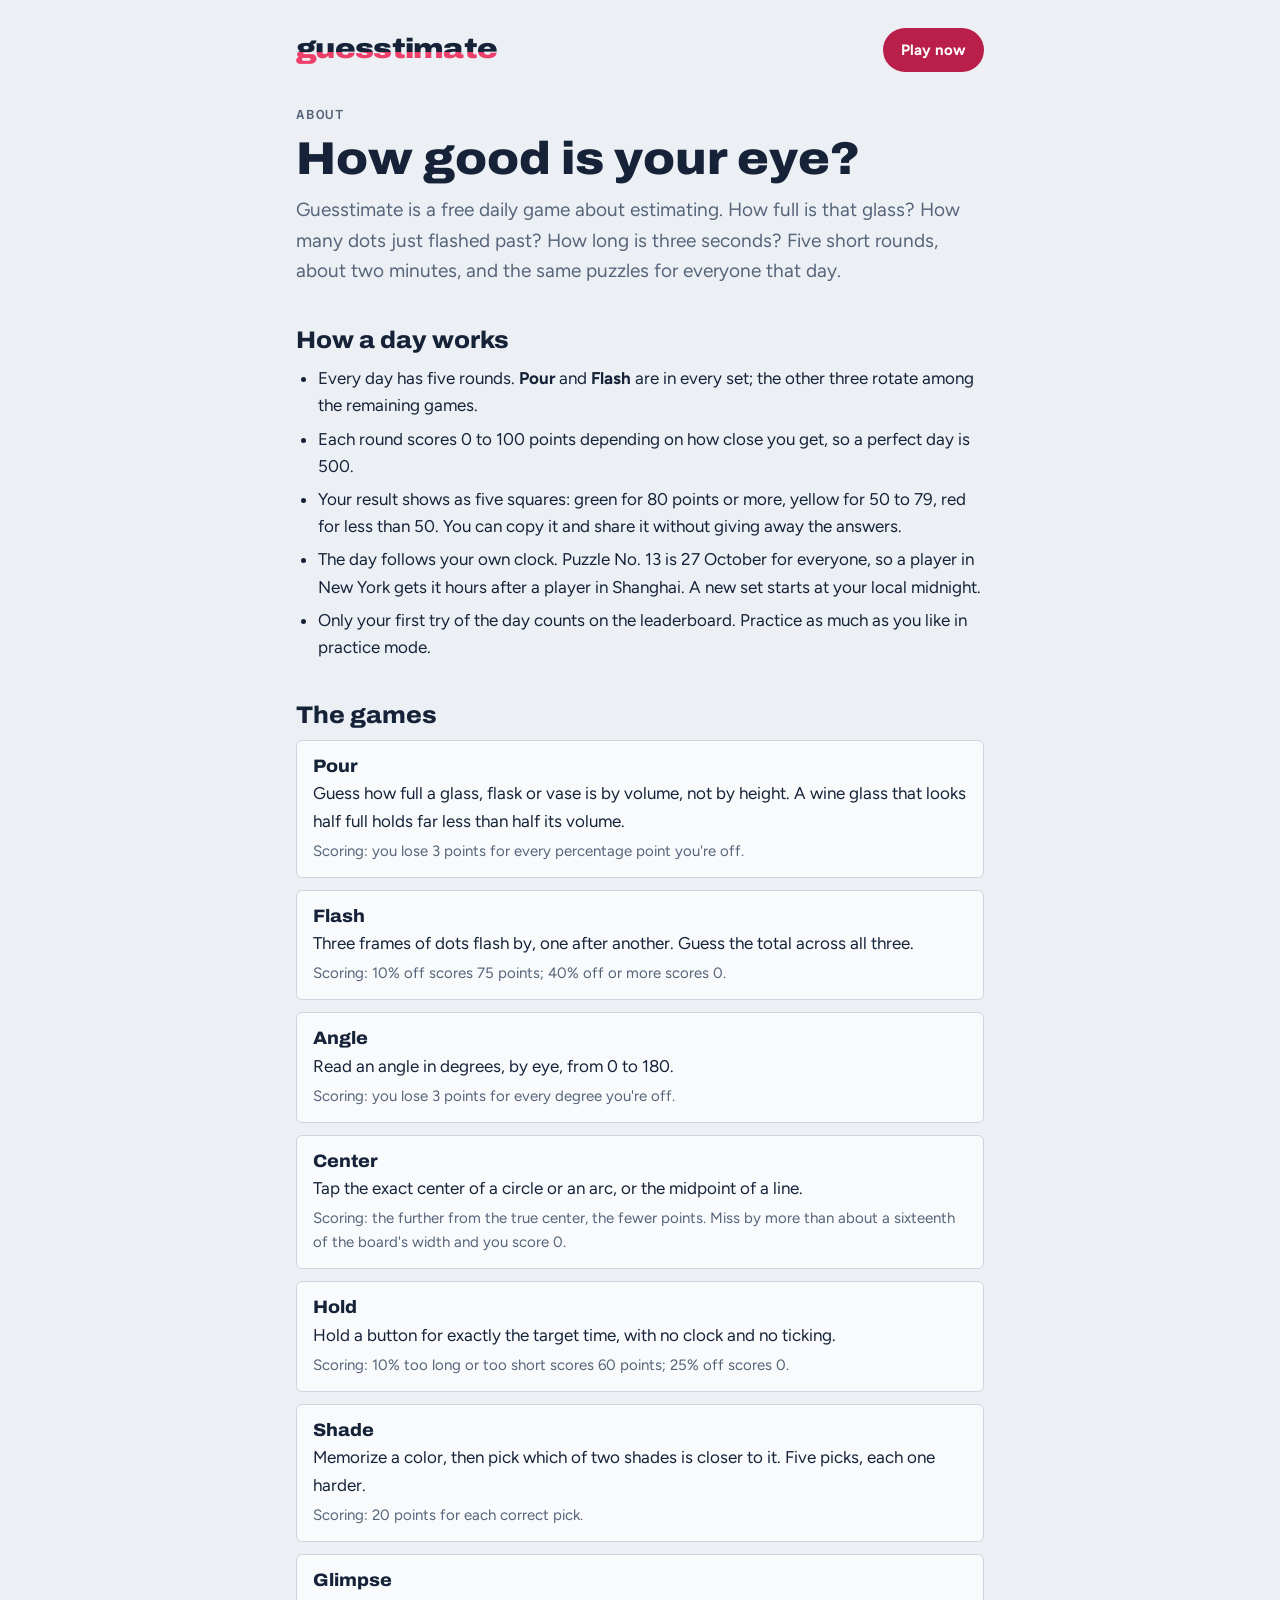
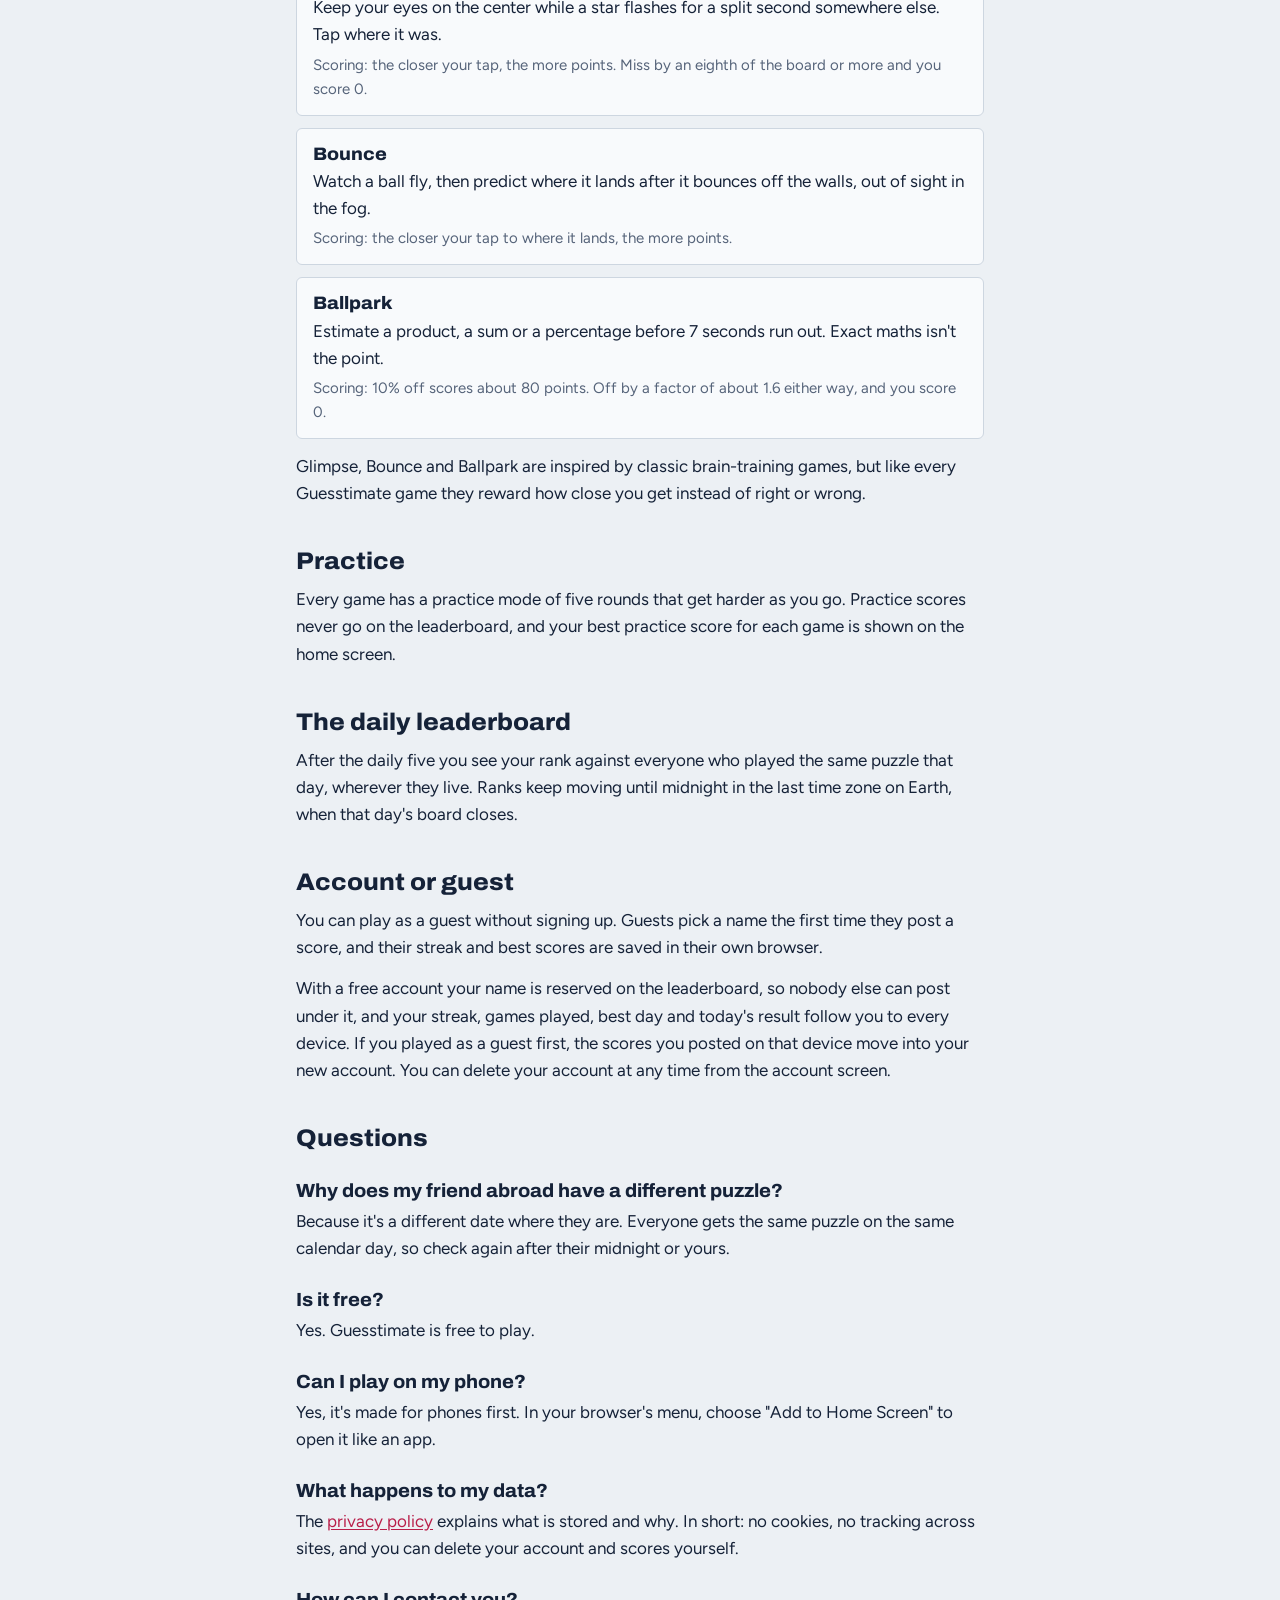
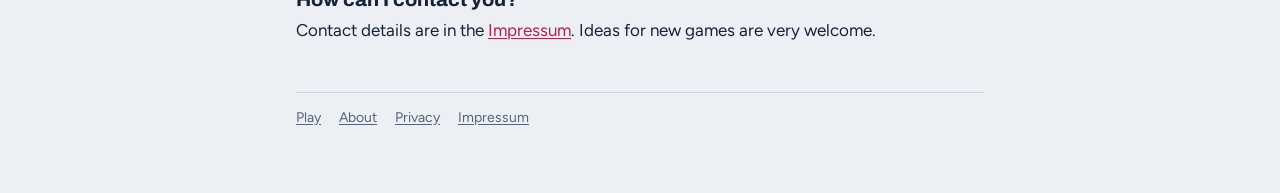
==== about.html @ 7a97c82d "Add About, privacy and Impressum pages, delete account, launch prep - about.html: how each game work" ====
<!doctype html>
<html lang="en">
<head>
<meta charset="utf-8">
<meta name="viewport" content="width=device-width, initial-scale=1, viewport-fit=cover">
<title>About Guesstimate · How to play the daily estimation game</title>
<meta name="description" content="How Guesstimate works: five quick estimation games every day, how each game is scored, the daily leaderboard, accounts and guest play.">
<link rel="icon" href="favicon.svg" type="image/svg+xml">
<link rel="apple-touch-icon" href="apple-touch-icon.png">
<link rel="stylesheet" href="fonts/fonts.css">
<link rel="stylesheet" href="pages.css">
</head>
<body>
<main class="page">
  <header class="top">
    <a class="mark" href="./" aria-label="Guesstimate home">guesstimate</a>
    <a class="play" href="./">Play now</a>
  </header>

  <p class="eyebrow">About</p>
  <h1>How good is your eye?</h1>
  <p class="lede">Guesstimate is a free daily game about estimating. How full is that glass? How many dots just flashed past? How long is three seconds? Five short rounds, about two minutes, and the same puzzles for everyone that day.</p>

  <h2>How a day works</h2>
  <ul>
    <li>Every day has five rounds. <b>Pour</b> and <b>Flash</b> are in every set; the other three rotate among the remaining games.</li>
    <li>Each round scores 0 to 100 points depending on how close you get, so a perfect day is 500.</li>
    <li>Your result shows as five squares: green for 80 points or more, yellow for 50 to 79, red for less than 50. You can copy it and share it without giving away the answers.</li>
    <li>The day follows your own clock. Puzzle No. 13 is 27 October for everyone, so a player in New York gets it hours after a player in Shanghai. A new set starts at your local midnight.</li>
    <li>Only your first try of the day counts on the leaderboard. Practice as much as you like in practice mode.</li>
  </ul>

  <h2>The games</h2>
  <ul class="games">
    <li><b>Pour</b>Guess how full a glass, flask or vase is by volume, not by height. A wine glass that looks half full holds far less than half its volume.<span>Scoring: you lose 3 points for every percentage point you're off.</span></li>
    <li><b>Flash</b>Three frames of dots flash by, one after another. Guess the total across all three.<span>Scoring: 10% off scores 75 points; 40% off or more scores 0.</span></li>
    <li><b>Angle</b>Read an angle in degrees, by eye, from 0 to 180.<span>Scoring: you lose 3 points for every degree you're off.</span></li>
    <li><b>Center</b>Tap the exact center of a circle or an arc, or the midpoint of a line.<span>Scoring: the further from the true center, the fewer points. Miss by more than about a sixteenth of the board's width and you score 0.</span></li>
    <li><b>Hold</b>Hold a button for exactly the target time, with no clock and no ticking.<span>Scoring: 10% too long or too short scores 60 points; 25% off scores 0.</span></li>
    <li><b>Shade</b>Memorize a color, then pick which of two shades is closer to it. Five picks, each one harder.<span>Scoring: 20 points for each correct pick.</span></li>
    <li><b>Glimpse</b>Keep your eyes on the center while a star flashes for a split second somewhere else. Tap where it was.<span>Scoring: the closer your tap, the more points. Miss by an eighth of the board or more and you score 0.</span></li>
    <li><b>Bounce</b>Watch a ball fly, then predict where it lands after it bounces off the walls, out of sight in the fog.<span>Scoring: the closer your tap to where it lands, the more points.</span></li>
    <li><b>Ballpark</b>Estimate a product, a sum or a percentage before 7 seconds run out. Exact maths isn't the point.<span>Scoring: 10% off scores about 80 points. Off by a factor of about 1.6 either way, and you score 0.</span></li>
  </ul>
  <p>Glimpse, Bounce and Ballpark are inspired by classic brain-training games, but like every Guesstimate game they reward how close you get instead of right or wrong.</p>

  <h2>Practice</h2>
  <p>Every game has a practice mode of five rounds that get harder as you go. Practice scores never go on the leaderboard, and your best practice score for each game is shown on the home screen.</p>

  <h2>The daily leaderboard</h2>
  <p>After the daily five you see your rank against everyone who played the same puzzle that day, wherever they live. Ranks keep moving until midnight in the last time zone on Earth, when that day's board closes.</p>

  <h2>Account or guest</h2>
  <p>You can play as a guest without signing up. Guests pick a name the first time they post a score, and their streak and best scores are saved in their own browser.</p>
  <p>With a free account your name is reserved on the leaderboard, so nobody else can post under it, and your streak, games played, best day and today's result follow you to every device. If you played as a guest first, the scores you posted on that device move into your new account. You can delete your account at any time from the account screen.</p>

  <h2>Questions</h2>
  <h3>Why does my friend abroad have a different puzzle?</h3>
  <p>Because it's a different date where they are. Everyone gets the same puzzle on the same calendar day, so check again after their midnight or yours.</p>
  <h3>Is it free?</h3>
  <p>Yes. Guesstimate is free to play.</p>
  <h3>Can I play on my phone?</h3>
  <p>Yes, it's made for phones first. In your browser's menu, choose "Add to Home Screen" to open it like an app.</p>
  <h3>What happens to my data?</h3>
  <p>The <a href="privacy.html">privacy policy</a> explains what is stored and why. In short: no cookies, no tracking across sites, and you can delete your account and scores yourself.</p>
  <h3>How can I contact you?</h3>
  <p>Contact details are in the <a href="impressum.html">Impressum</a>. Ideas for new games are very welcome.</p>

  <nav class="foot" aria-label="Site">
    <a href="./">Play</a><a href="about.html">About</a><a href="privacy.html">Privacy</a><a href="impressum.html">Impressum</a>
  </nav>
</main>
</body>
</html>
---- fonts/fonts.css ----
/* Fonts served from this site, so visitors' browsers don't contact Google.
   Archivo, Figtree and Azeret Mono are under the SIL Open Font License (see LICENSES.txt). */

/* archivo-latin-ext-standard-normal */
@font-face {
  font-family: 'Archivo';
  font-style: normal;
  font-display: swap;
  font-weight: 100 900;
  font-stretch: 62% 125%;
  src: url(./archivo-latin-ext-standard-normal.woff2) format('woff2');
  unicode-range: U+0100-02BA,U+02BD-02C5,U+02C7-02CC,U+02CE-02D7,U+02DD-02FF,U+0304,U+0308,U+0329,U+1D00-1DBF,U+1E00-1E9F,U+1EF2-1EFF,U+2020,U+20A0-20AB,U+20AD-20C0,U+2113,U+2C60-2C7F,U+A720-A7FF;
}

/* archivo-latin-standard-normal */
@font-face {
  font-family: 'Archivo';
  font-style: normal;
  font-display: swap;
  font-weight: 100 900;
  font-stretch: 62% 125%;
  src: url(./archivo-latin-standard-normal.woff2) format('woff2');
  unicode-range: U+0000-00FF,U+0131,U+0152-0153,U+02BB-02BC,U+02C6,U+02DA,U+02DC,U+0304,U+0308,U+0329,U+2000-206F,U+20AC,U+2122,U+2191,U+2193,U+2212,U+2215,U+FEFF,U+FFFD;
}

/* figtree-latin-ext-wght-normal */
@font-face {
  font-family: 'Figtree';
  font-style: normal;
  font-display: swap;
  font-weight: 300 900;
  src: url(./figtree-latin-ext-wght-normal.woff2) format('woff2');
  unicode-range: U+0100-02BA,U+02BD-02C5,U+02C7-02CC,U+02CE-02D7,U+02DD-02FF,U+0304,U+0308,U+0329,U+1D00-1DBF,U+1E00-1E9F,U+1EF2-1EFF,U+2020,U+20A0-20AB,U+20AD-20C0,U+2113,U+2C60-2C7F,U+A720-A7FF;
}

/* figtree-latin-wght-normal */
@font-face {
  font-family: 'Figtree';
  font-style: normal;
  font-display: swap;
  font-weight: 300 900;
  src: url(./figtree-latin-wght-normal.woff2) format('woff2');
  unicode-range: U+0000-00FF,U+0131,U+0152-0153,U+02BB-02BC,U+02C6,U+02DA,U+02DC,U+0304,U+0308,U+0329,U+2000-206F,U+20AC,U+2122,U+2191,U+2193,U+2212,U+2215,U+FEFF,U+FFFD;
}

/* azeret-mono-latin-ext-wght-normal */
@font-face {
  font-family: 'Azeret Mono';
  font-style: normal;
  font-display: swap;
  font-weight: 100 900;
  src: url(./azeret-mono-latin-ext-wght-normal.woff2) format('woff2');
  unicode-range: U+0100-02BA,U+02BD-02C5,U+02C7-02CC,U+02CE-02D7,U+02DD-02FF,U+0304,U+0308,U+0329,U+1D00-1DBF,U+1E00-1E9F,U+1EF2-1EFF,U+2020,U+20A0-20AB,U+20AD-20C0,U+2113,U+2C60-2C7F,U+A720-A7FF;
}

/* azeret-mono-latin-wght-normal */
@font-face {
  font-family: 'Azeret Mono';
  font-style: normal;
  font-display: swap;
  font-weight: 100 900;
  src: url(./azeret-mono-latin-wght-normal.woff2) format('woff2');
  unicode-range: U+0000-00FF,U+0131,U+0152-0153,U+02BB-02BC,U+02C6,U+02DA,U+02DC,U+0304,U+0308,U+0329,U+2000-206F,U+20AC,U+2122,U+2191,U+2193,U+2212,U+2215,U+FEFF,U+FFFD;
}
---- pages.css ----
/* Shared look for about.html, privacy.html and impressum.html */
:root {
  color-scheme: light dark;
  --paper: #ECF0F4; --panel: #F8FAFC; --ink: #152238; --ink-2: #56647A; --rule: #CDD6E0;
  --liquid: #EE3F6B; --accent: #B91F4A; --todo-bg: #FFF1B8; --todo-ink: #5C4400;
  --font-display: "Archivo", "Arial Black", system-ui, sans-serif;
  --font-body: "Figtree", system-ui, -apple-system, "Segoe UI", sans-serif;
  --font-mono: "Azeret Mono", ui-monospace, Menlo, monospace;
}
@media (prefers-color-scheme: dark) {
  :root {
    --paper: #0D1524; --panel: #142036; --ink: #E4EAF2; --ink-2: #93A1B6; --rule: #283750;
    --liquid: #FF5A82; --accent: #FF7396; --todo-bg: #4A3A05; --todo-ink: #FFE58A;
  }
}
* { box-sizing: border-box; }
html { -webkit-text-size-adjust: 100%; }
body { margin: 0; background: var(--paper); color: var(--ink); font: 400 17px/1.6 var(--font-body); }
.page { max-width: 720px; margin: 0 auto; padding: 28px 16px 64px; padding-top: max(28px, env(safe-area-inset-top)); }
.top { display: flex; justify-content: space-between; align-items: center; gap: 12px; margin-bottom: 36px; }
.mark { font: 900 28px/1 var(--font-display); font-stretch: 112%; letter-spacing: -0.025em; text-decoration: none;
  color: transparent; background: linear-gradient(to top, var(--liquid) 44%, var(--ink) 44%); -webkit-background-clip: text; background-clip: text; padding-bottom: 0.08em; }
.play { display: inline-flex; align-items: center; min-height: 44px; padding: 0 18px; border-radius: 999px; background: var(--accent); color: #fff;
  font: 700 15px/1 var(--font-body); text-decoration: none; white-space: nowrap; flex: none; }
@media (prefers-color-scheme: dark) { .play { color: #0D1524; } }
h1 { font: 850 clamp(32px, 8vw, 46px)/1.05 var(--font-display); font-stretch: 108%; margin: 0 0 12px; text-wrap: balance; }
h2 { font: 800 24px/1.2 var(--font-display); font-stretch: 106%; margin: 40px 0 10px; }
h3 { font: 750 19px/1.3 var(--font-display); font-stretch: 104%; margin: 26px 0 4px; }
p, ul, ol, dl { margin: 0 0 14px; }
ul, ol { padding-left: 22px; }
li { margin-bottom: 6px; }
a { color: var(--accent); text-underline-offset: 2px; }
.lede { font-size: 19px; color: var(--ink-2); }
.eyebrow { font: 500 13px/1 var(--font-mono); letter-spacing: 0.14em; text-transform: uppercase; color: var(--ink-2); margin-bottom: 14px; }
.games { display: grid; gap: 12px; padding: 0; list-style: none; }
.games li { background: var(--panel); border: 1.5px solid var(--rule); border-radius: 6px; padding: 14px 16px; margin: 0; }
.games b { font: 800 18px/1.3 var(--font-display); font-stretch: 106%; display: block; margin-bottom: 2px; }
.games span { display: block; color: var(--ink-2); font-size: 15px; margin-top: 4px; }
.box { background: var(--panel); border: 1.5px solid var(--rule); border-radius: 6px; padding: 16px; }
address { font-style: normal; }
.todo { background: var(--todo-bg); color: var(--todo-ink); padding: 0 4px; border-radius: 3px; font-weight: 600; }
.foot { margin-top: 48px; padding-top: 14px; border-top: 1.5px solid var(--rule); display: flex; flex-wrap: wrap; gap: 4px 18px; font-size: 14px; }
.foot a { color: var(--ink-2); }
.small { font-size: 14px; color: var(--ink-2); }
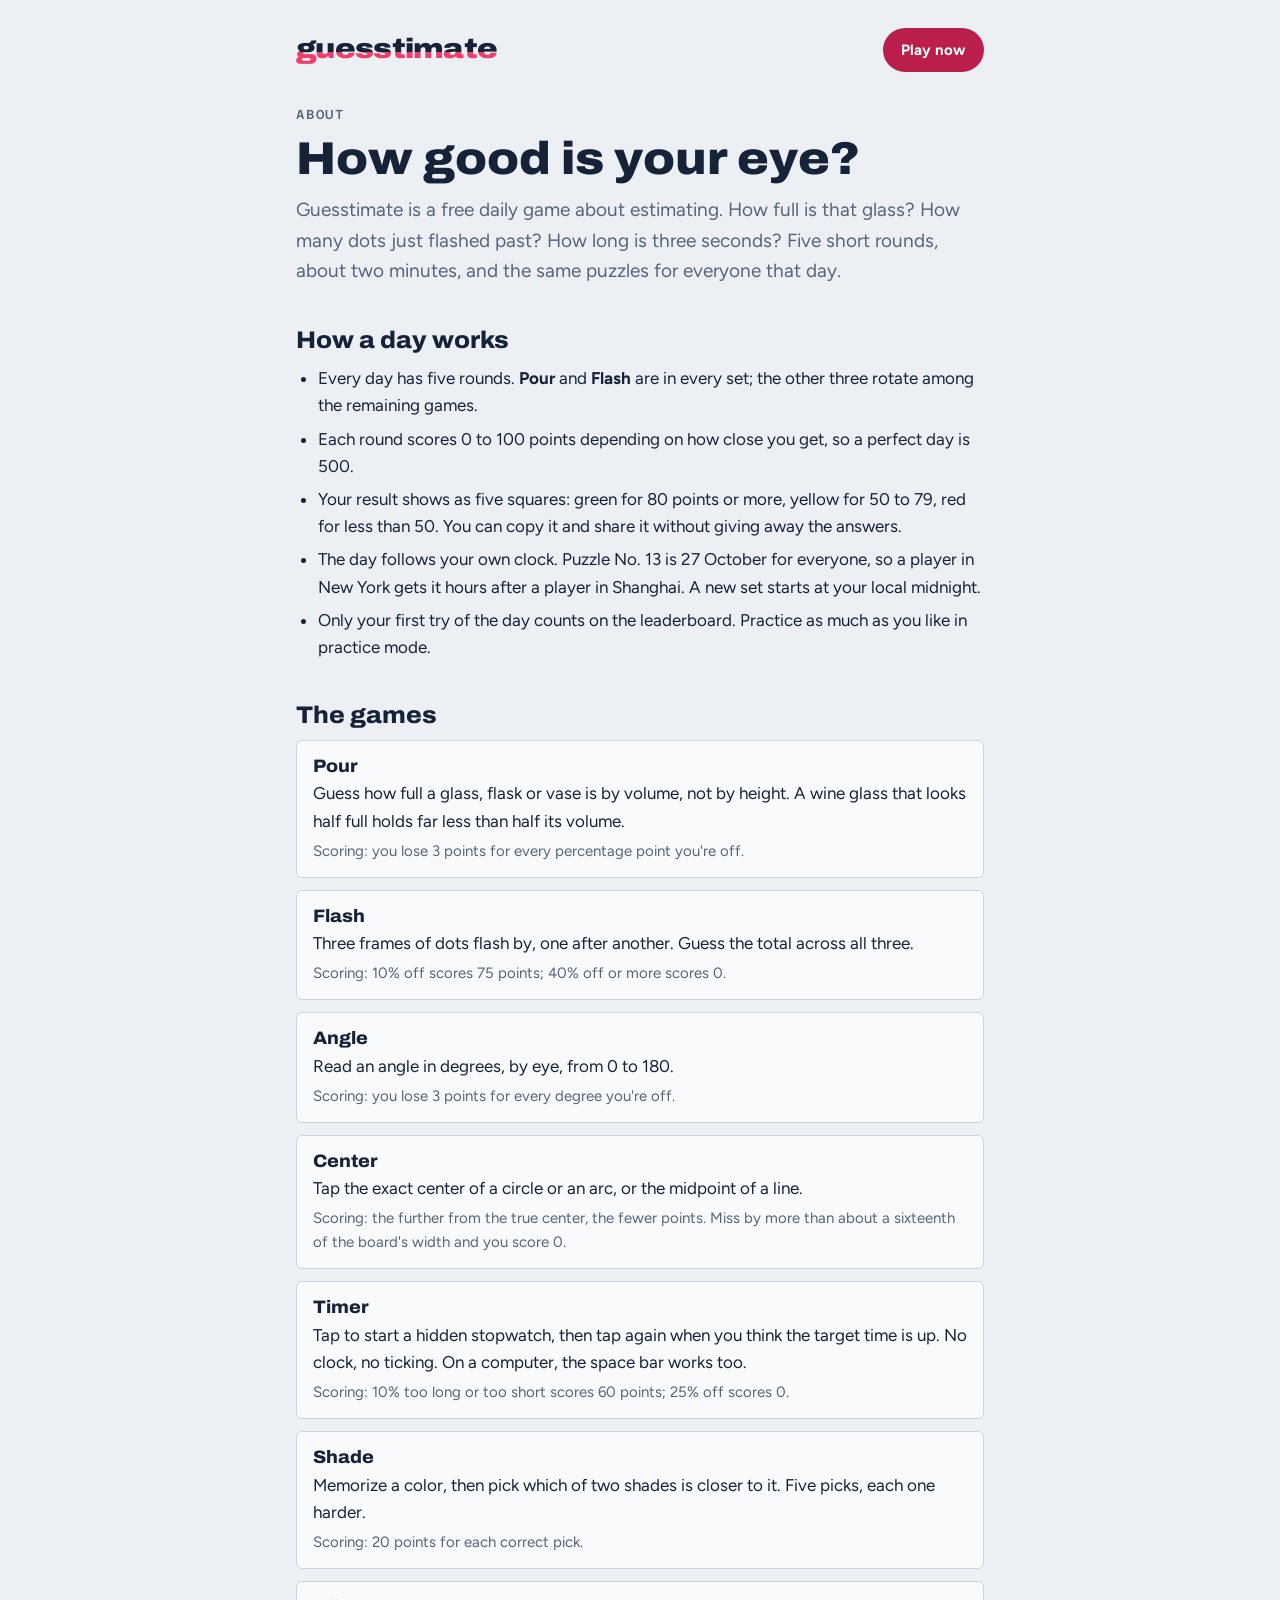
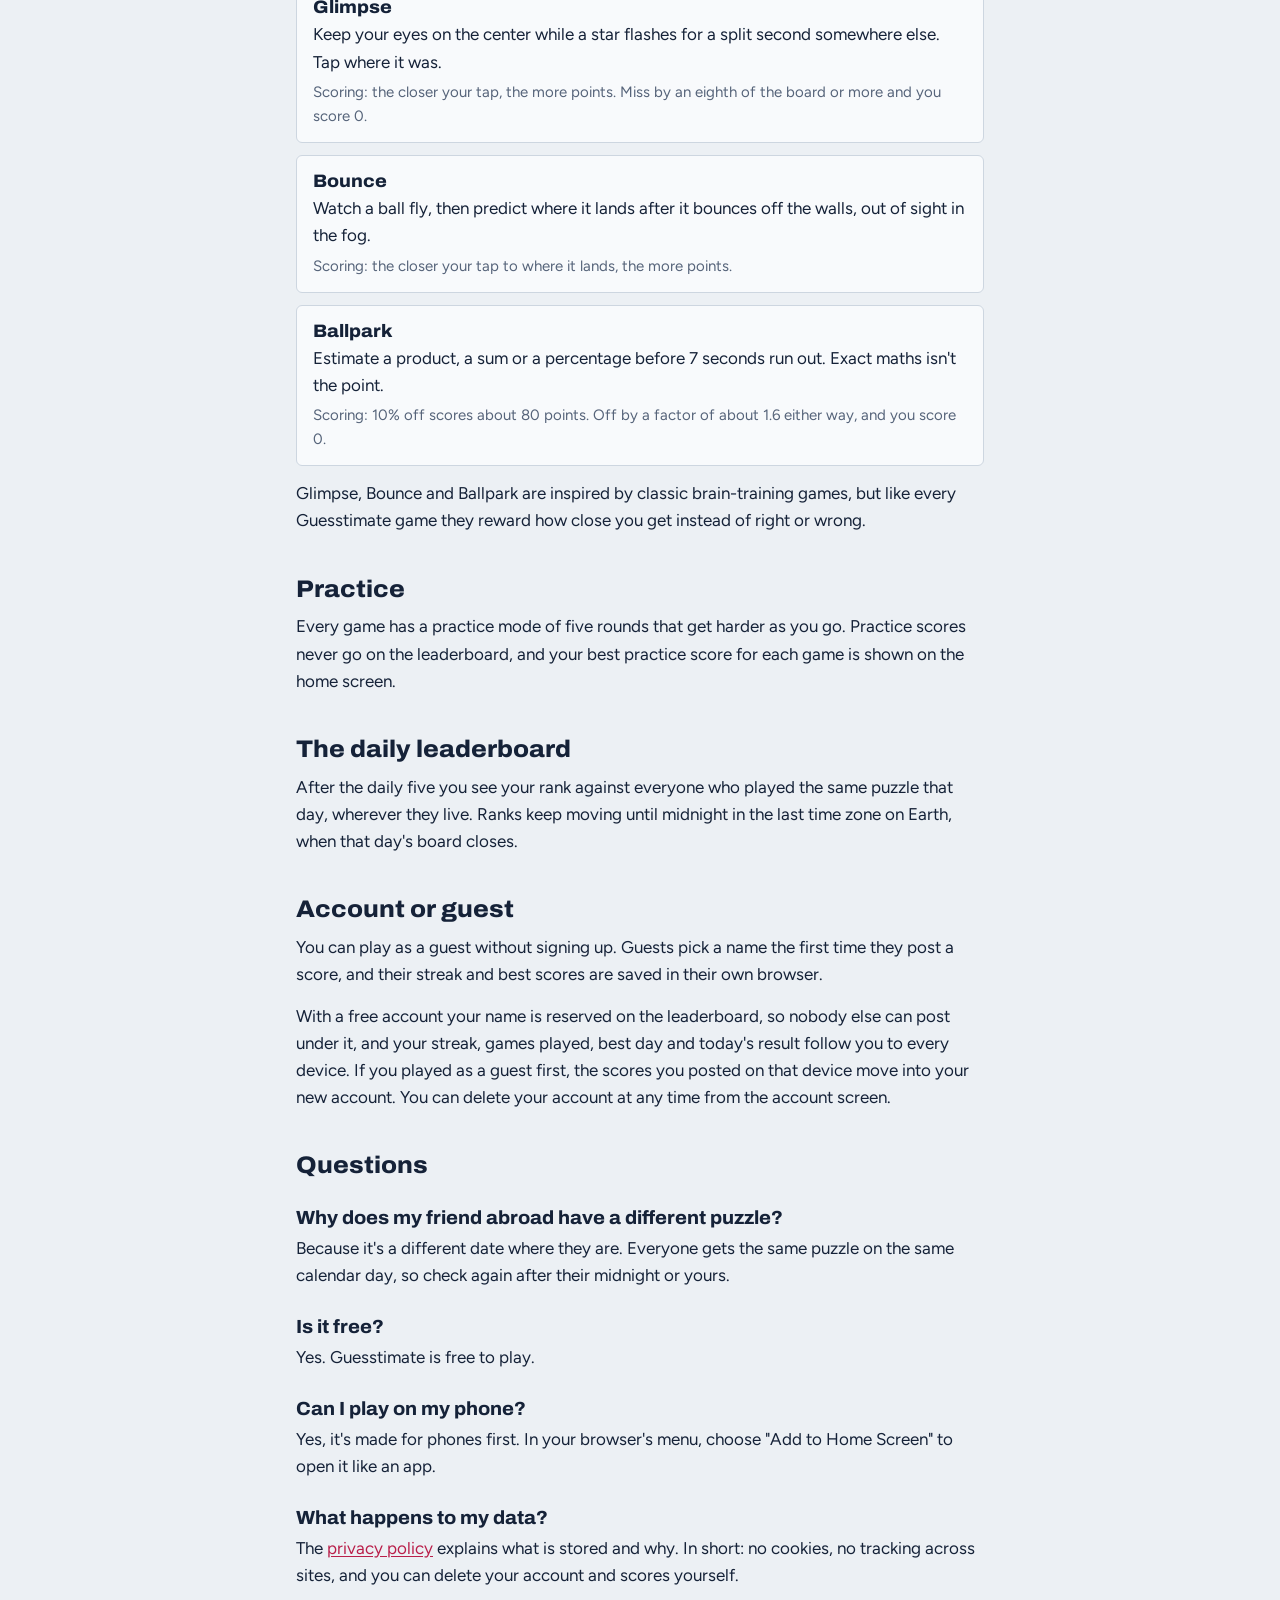
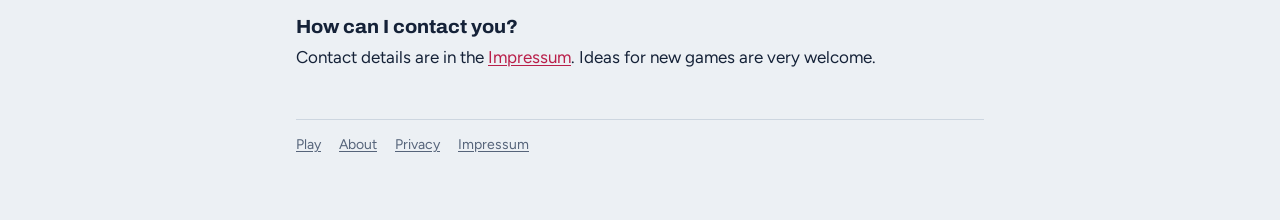
==== commit 7f81a431: "Replace Hold with Timer: tap to start, tap to stop Holding a button down was awkward with a mouse. N" ====
--- a/about.html
+++ b/about.html
@@ -5,6 +5,7 @@
 <meta name="viewport" content="width=device-width, initial-scale=1, viewport-fit=cover">
 <title>About Guesstimate · How to play the daily estimation game</title>
 <meta name="description" content="How Guesstimate works: five quick estimation games every day, how each game is scored, the daily leaderboard, accounts and guest play.">
+<link rel="icon" href="/favicon.ico" sizes="48x48">
 <link rel="icon" href="favicon.svg" type="image/svg+xml">
 <link rel="apple-touch-icon" href="apple-touch-icon.png">
 <link rel="stylesheet" href="fonts/fonts.css">
@@ -36,7 +37,7 @@
     <li><b>Flash</b>Three frames of dots flash by, one after another. Guess the total across all three.<span>Scoring: 10% off scores 75 points; 40% off or more scores 0.</span></li>
     <li><b>Angle</b>Read an angle in degrees, by eye, from 0 to 180.<span>Scoring: you lose 3 points for every degree you're off.</span></li>
     <li><b>Center</b>Tap the exact center of a circle or an arc, or the midpoint of a line.<span>Scoring: the further from the true center, the fewer points. Miss by more than about a sixteenth of the board's width and you score 0.</span></li>
-    <li><b>Hold</b>Hold a button for exactly the target time, with no clock and no ticking.<span>Scoring: 10% too long or too short scores 60 points; 25% off scores 0.</span></li>
+    <li><b>Timer</b>Tap to start a hidden stopwatch, then tap again when you think the target time is up. No clock, no ticking. On a computer, the space bar works too.<span>Scoring: 10% too long or too short scores 60 points; 25% off scores 0.</span></li>
     <li><b>Shade</b>Memorize a color, then pick which of two shades is closer to it. Five picks, each one harder.<span>Scoring: 20 points for each correct pick.</span></li>
     <li><b>Glimpse</b>Keep your eyes on the center while a star flashes for a split second somewhere else. Tap where it was.<span>Scoring: the closer your tap, the more points. Miss by an eighth of the board or more and you score 0.</span></li>
     <li><b>Bounce</b>Watch a ball fly, then predict where it lands after it bounces off the walls, out of sight in the fog.<span>Scoring: the closer your tap to where it lands, the more points.</span></li>
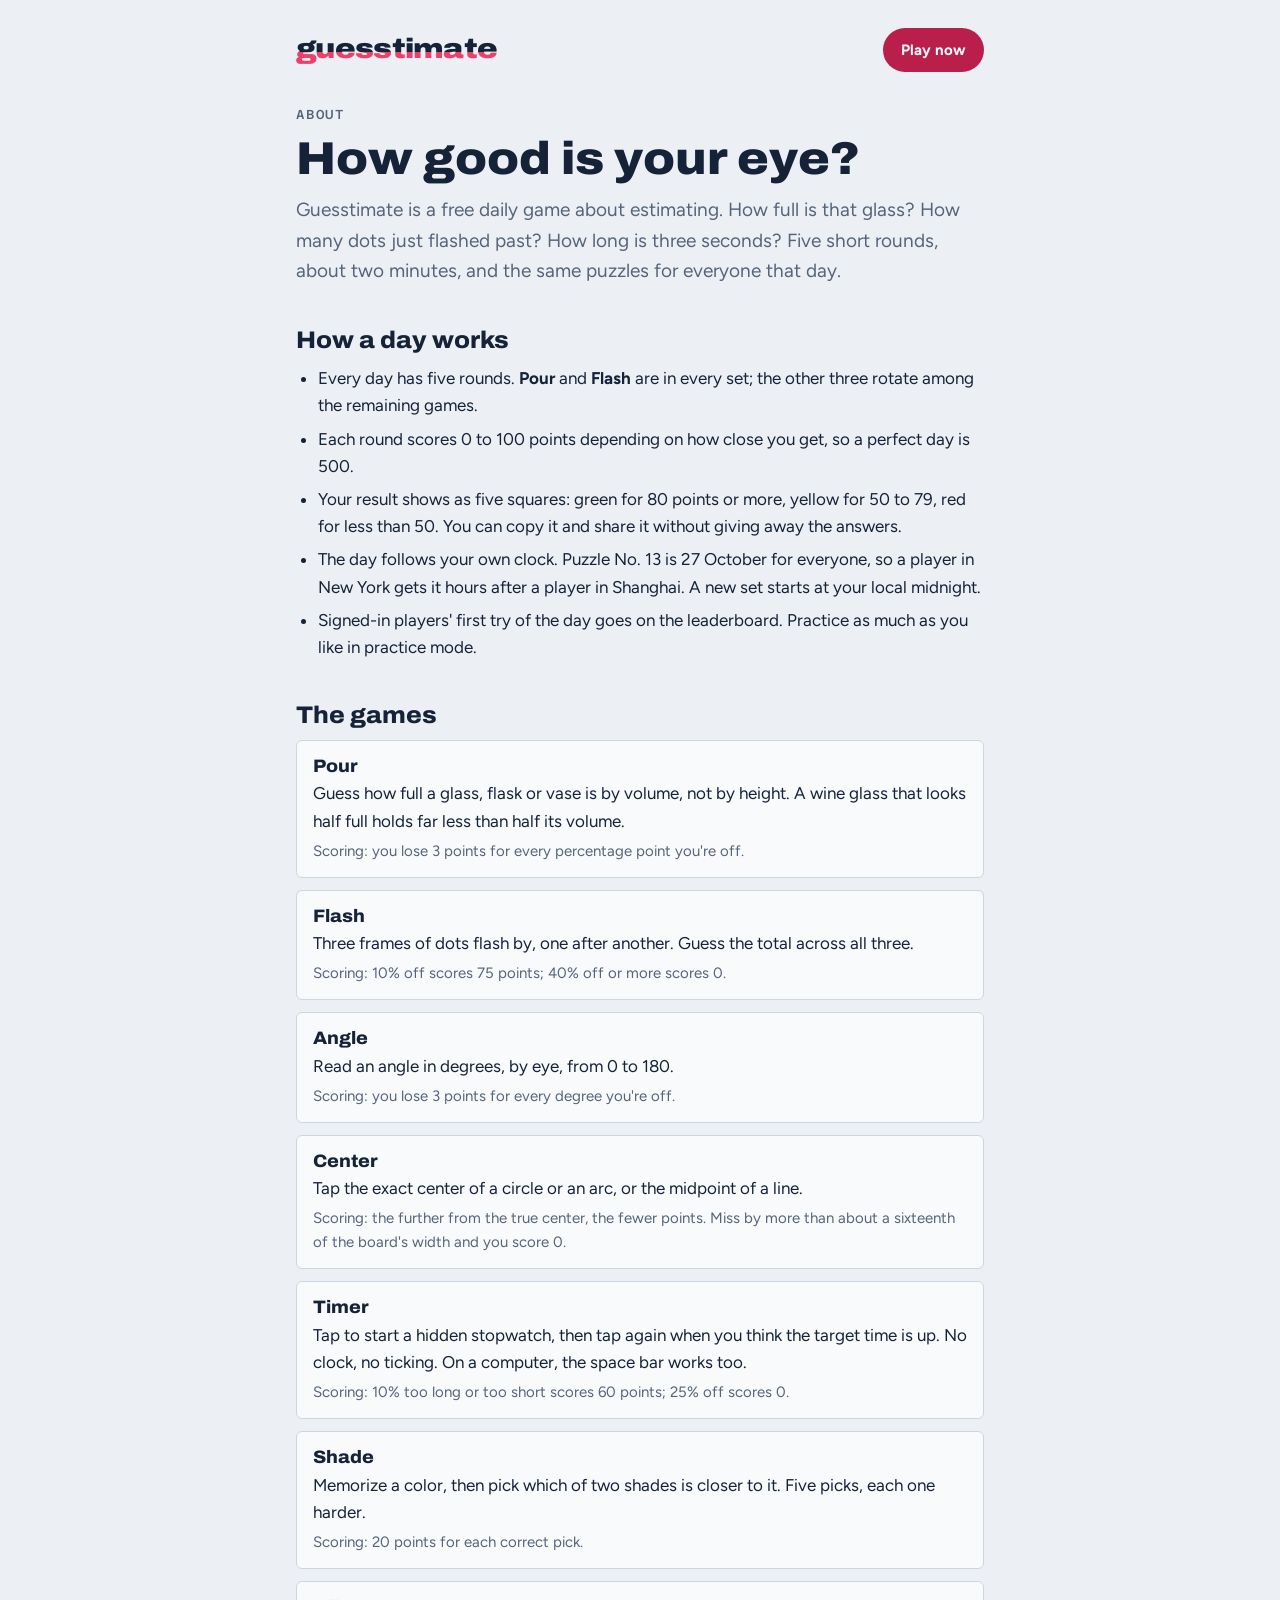
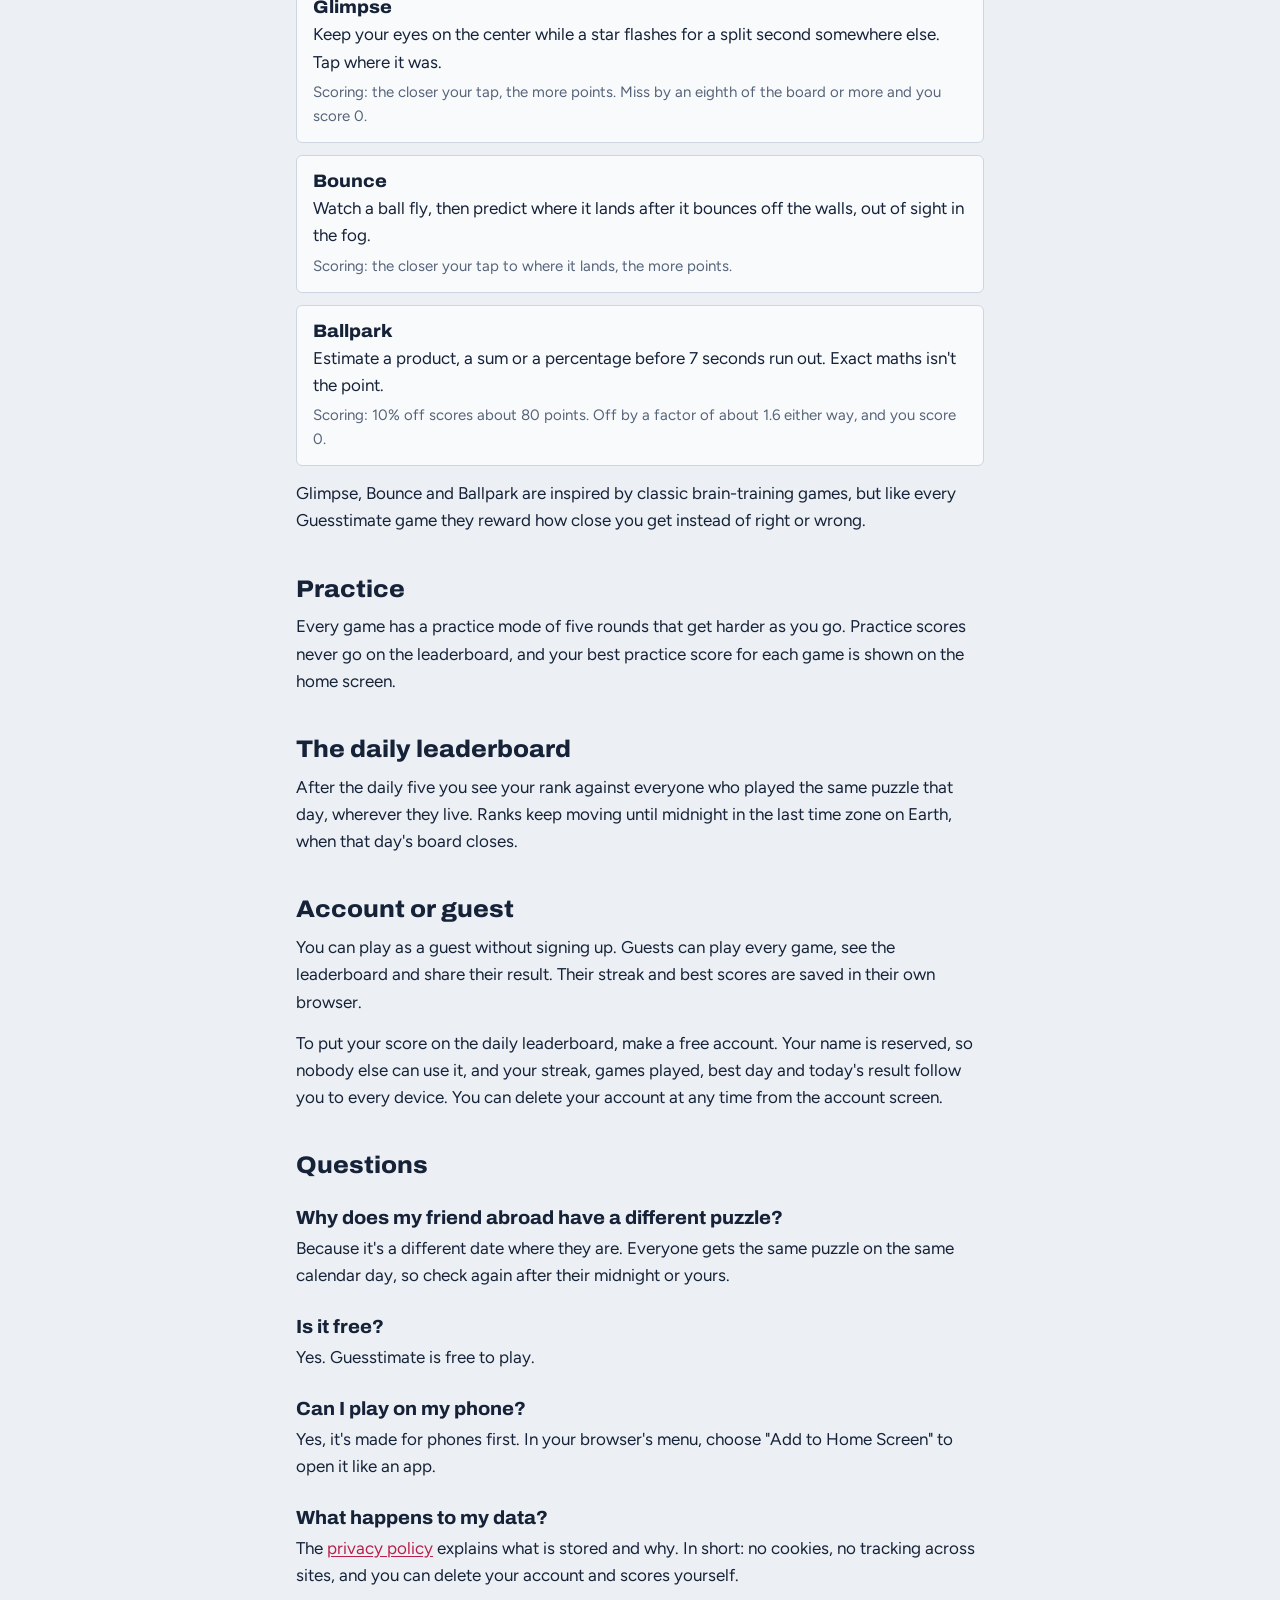
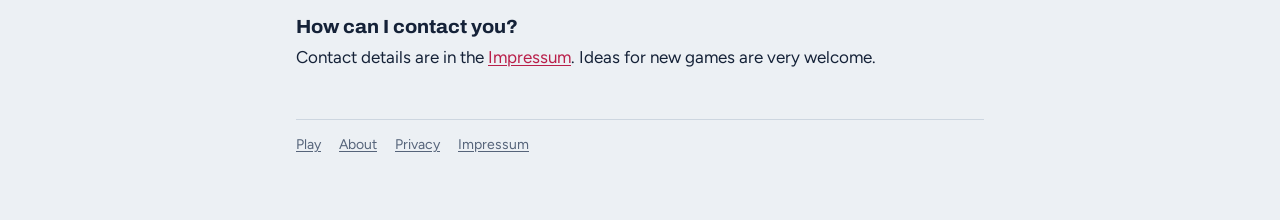
==== commit 16a95b60: "Leaderboard for accounts only, Share button, news email opt-in, home intro text Guests play, see the" ====
--- a/about.html
+++ b/about.html
@@ -5,6 +5,7 @@
 <meta name="viewport" content="width=device-width, initial-scale=1, viewport-fit=cover">
 <title>About Guesstimate · How to play the daily estimation game</title>
 <meta name="description" content="How Guesstimate works: five quick estimation games every day, how each game is scored, the daily leaderboard, accounts and guest play.">
+<link rel="canonical" href="https://playguesstimate.com/about">
 <link rel="icon" href="/favicon.ico" sizes="48x48">
 <link rel="icon" href="favicon.svg" type="image/svg+xml">
 <link rel="apple-touch-icon" href="apple-touch-icon.png">
@@ -28,7 +29,7 @@
     <li>Each round scores 0 to 100 points depending on how close you get, so a perfect day is 500.</li>
     <li>Your result shows as five squares: green for 80 points or more, yellow for 50 to 79, red for less than 50. You can copy it and share it without giving away the answers.</li>
     <li>The day follows your own clock. Puzzle No. 13 is 27 October for everyone, so a player in New York gets it hours after a player in Shanghai. A new set starts at your local midnight.</li>
-    <li>Only your first try of the day counts on the leaderboard. Practice as much as you like in practice mode.</li>
+    <li>Signed-in players' first try of the day goes on the leaderboard. Practice as much as you like in practice mode.</li>
   </ul>
 
   <h2>The games</h2>
@@ -52,8 +53,8 @@
   <p>After the daily five you see your rank against everyone who played the same puzzle that day, wherever they live. Ranks keep moving until midnight in the last time zone on Earth, when that day's board closes.</p>
 
   <h2>Account or guest</h2>
-  <p>You can play as a guest without signing up. Guests pick a name the first time they post a score, and their streak and best scores are saved in their own browser.</p>
-  <p>With a free account your name is reserved on the leaderboard, so nobody else can post under it, and your streak, games played, best day and today's result follow you to every device. If you played as a guest first, the scores you posted on that device move into your new account. You can delete your account at any time from the account screen.</p>
+  <p>You can play as a guest without signing up. Guests can play every game, see the leaderboard and share their result. Their streak and best scores are saved in their own browser.</p>
+  <p>To put your score on the daily leaderboard, make a free account. Your name is reserved, so nobody else can use it, and your streak, games played, best day and today's result follow you to every device. You can delete your account at any time from the account screen.</p>
 
   <h2>Questions</h2>
   <h3>Why does my friend abroad have a different puzzle?</h3>
@@ -63,12 +64,12 @@
   <h3>Can I play on my phone?</h3>
   <p>Yes, it's made for phones first. In your browser's menu, choose "Add to Home Screen" to open it like an app.</p>
   <h3>What happens to my data?</h3>
-  <p>The <a href="privacy.html">privacy policy</a> explains what is stored and why. In short: no cookies, no tracking across sites, and you can delete your account and scores yourself.</p>
+  <p>The <a href="privacy">privacy policy</a> explains what is stored and why. In short: no cookies, no tracking across sites, and you can delete your account and scores yourself.</p>
   <h3>How can I contact you?</h3>
-  <p>Contact details are in the <a href="impressum.html">Impressum</a>. Ideas for new games are very welcome.</p>
+  <p>Contact details are in the <a href="impressum">Impressum</a>. Ideas for new games are very welcome.</p>
 
   <nav class="foot" aria-label="Site">
-    <a href="./">Play</a><a href="about.html">About</a><a href="privacy.html">Privacy</a><a href="impressum.html">Impressum</a>
+    <a href="./">Play</a><a href="about">About</a><a href="privacy">Privacy</a><a href="impressum">Impressum</a>
   </nav>
 </main>
 </body>
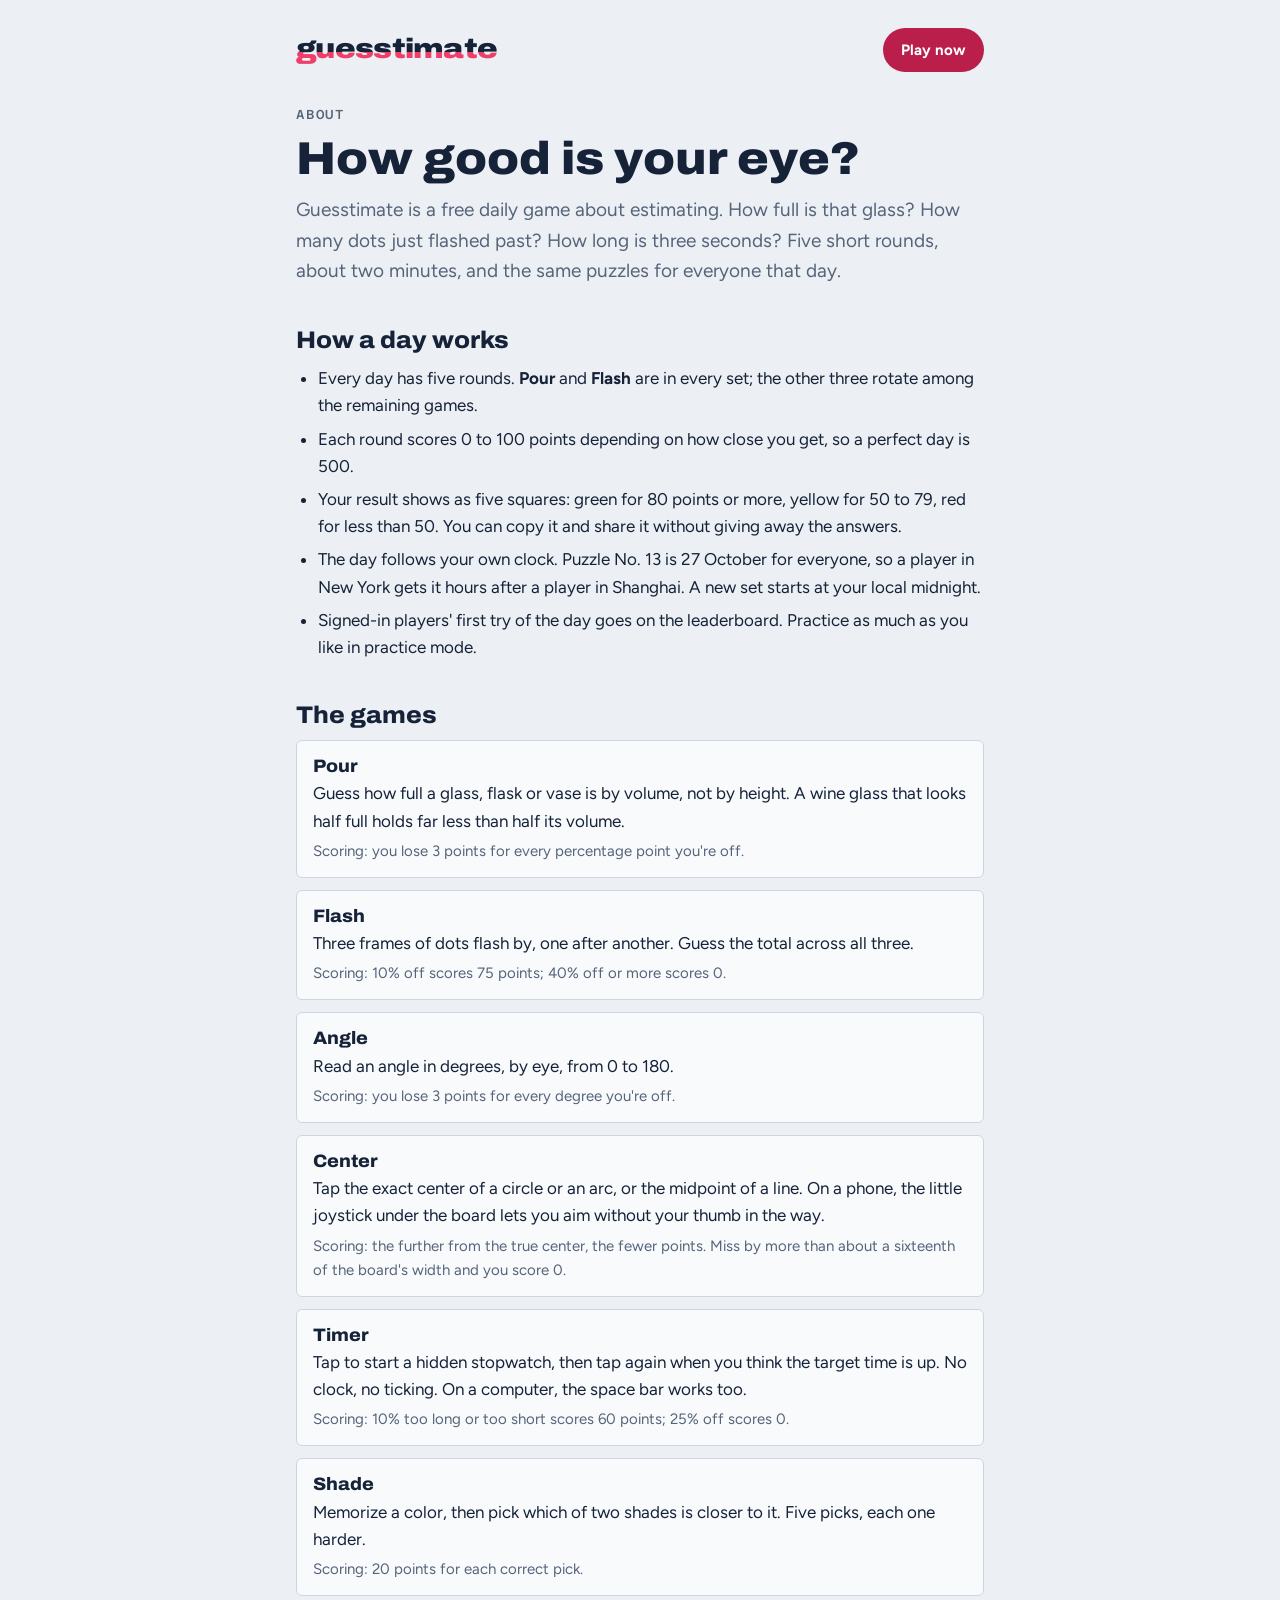
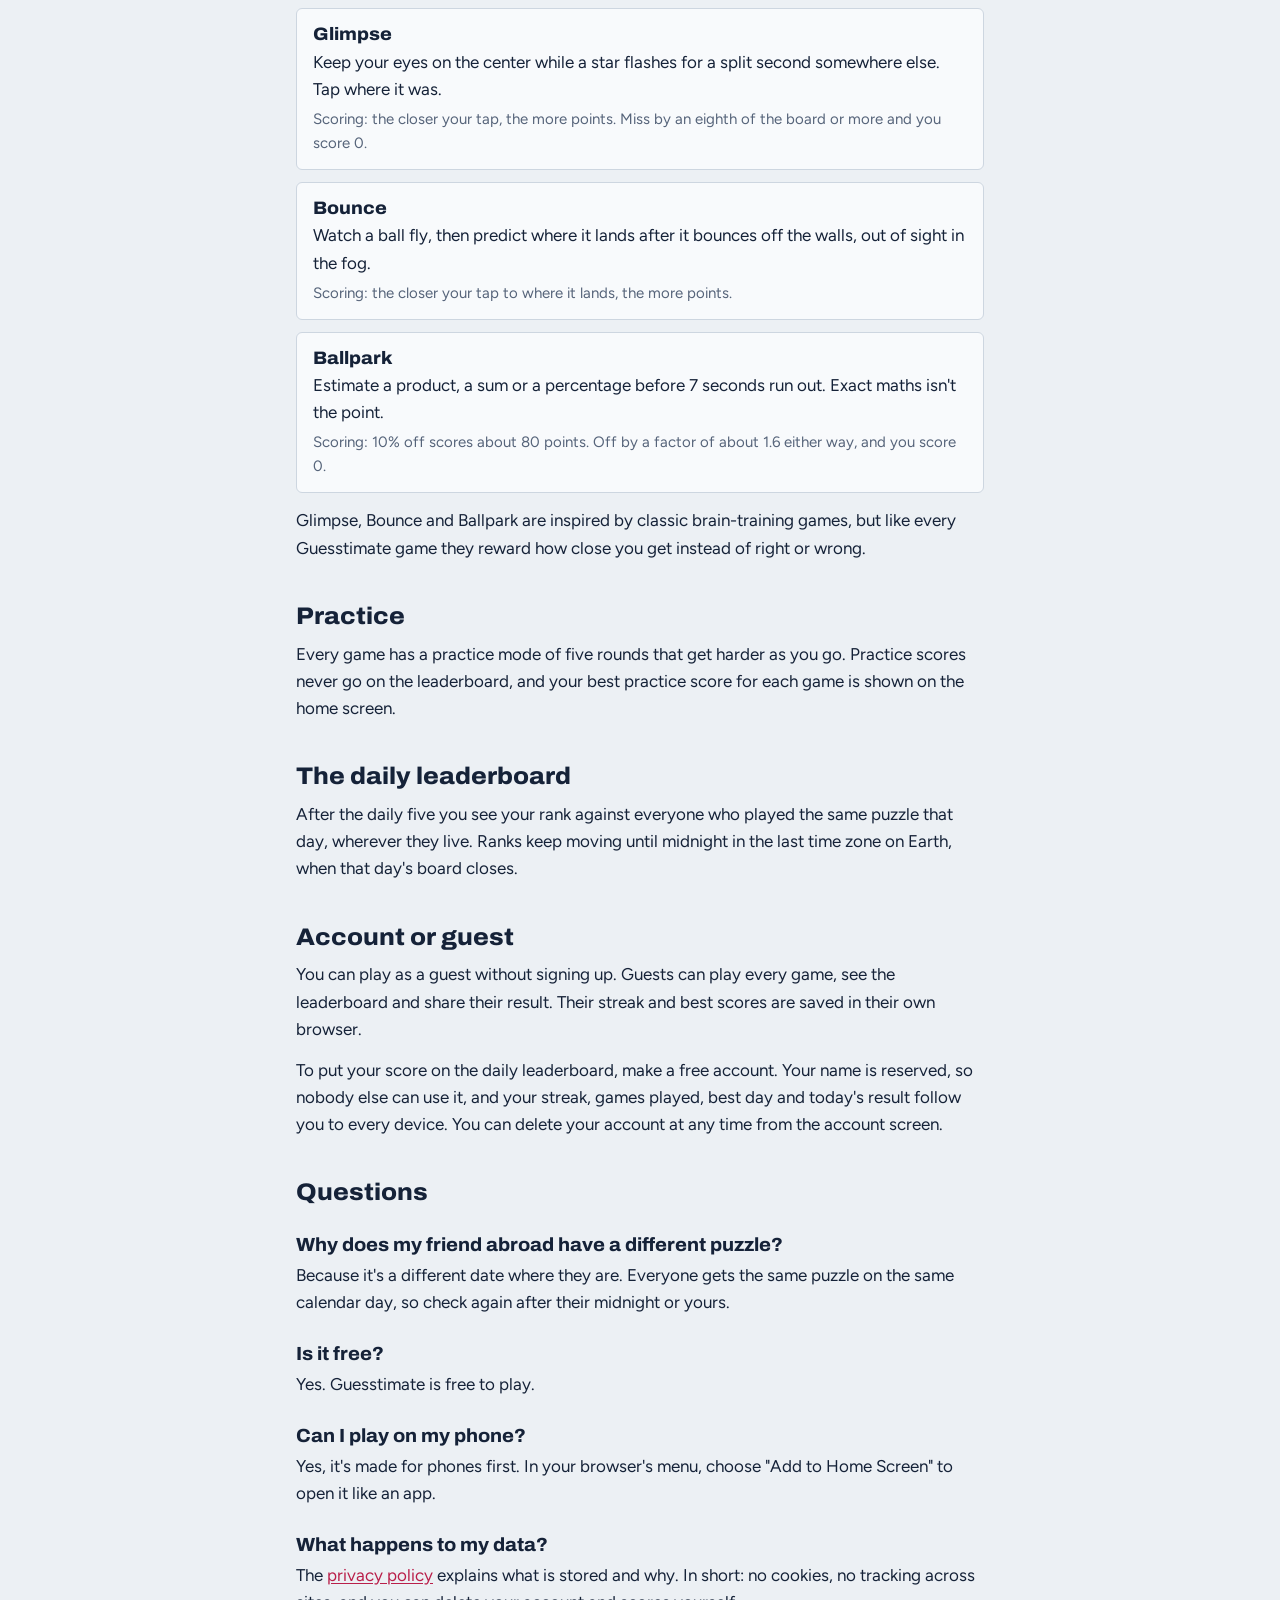
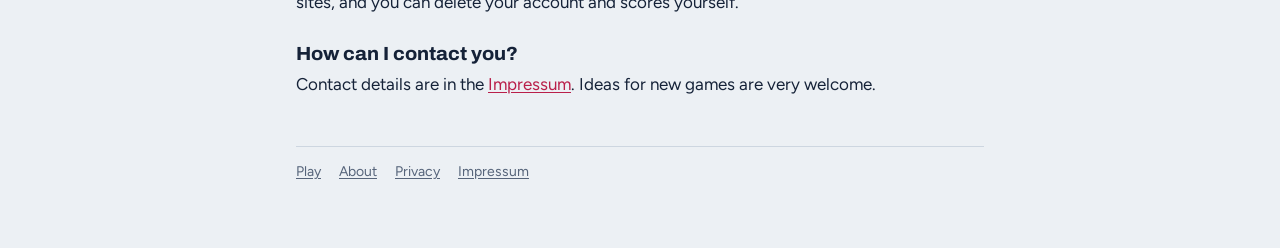
==== commit 4315abc6: "Center joystick, news prompt after posting, welcome email, plainer copy - Center: small joystick bes" ====
--- a/about.html
+++ b/about.html
@@ -37,7 +37,7 @@
     <li><b>Pour</b>Guess how full a glass, flask or vase is by volume, not by height. A wine glass that looks half full holds far less than half its volume.<span>Scoring: you lose 3 points for every percentage point you're off.</span></li>
     <li><b>Flash</b>Three frames of dots flash by, one after another. Guess the total across all three.<span>Scoring: 10% off scores 75 points; 40% off or more scores 0.</span></li>
     <li><b>Angle</b>Read an angle in degrees, by eye, from 0 to 180.<span>Scoring: you lose 3 points for every degree you're off.</span></li>
-    <li><b>Center</b>Tap the exact center of a circle or an arc, or the midpoint of a line.<span>Scoring: the further from the true center, the fewer points. Miss by more than about a sixteenth of the board's width and you score 0.</span></li>
+    <li><b>Center</b>Tap the exact center of a circle or an arc, or the midpoint of a line. On a phone, the little joystick under the board lets you aim without your thumb in the way.<span>Scoring: the further from the true center, the fewer points. Miss by more than about a sixteenth of the board's width and you score 0.</span></li>
     <li><b>Timer</b>Tap to start a hidden stopwatch, then tap again when you think the target time is up. No clock, no ticking. On a computer, the space bar works too.<span>Scoring: 10% too long or too short scores 60 points; 25% off scores 0.</span></li>
     <li><b>Shade</b>Memorize a color, then pick which of two shades is closer to it. Five picks, each one harder.<span>Scoring: 20 points for each correct pick.</span></li>
     <li><b>Glimpse</b>Keep your eyes on the center while a star flashes for a split second somewhere else. Tap where it was.<span>Scoring: the closer your tap, the more points. Miss by an eighth of the board or more and you score 0.</span></li>
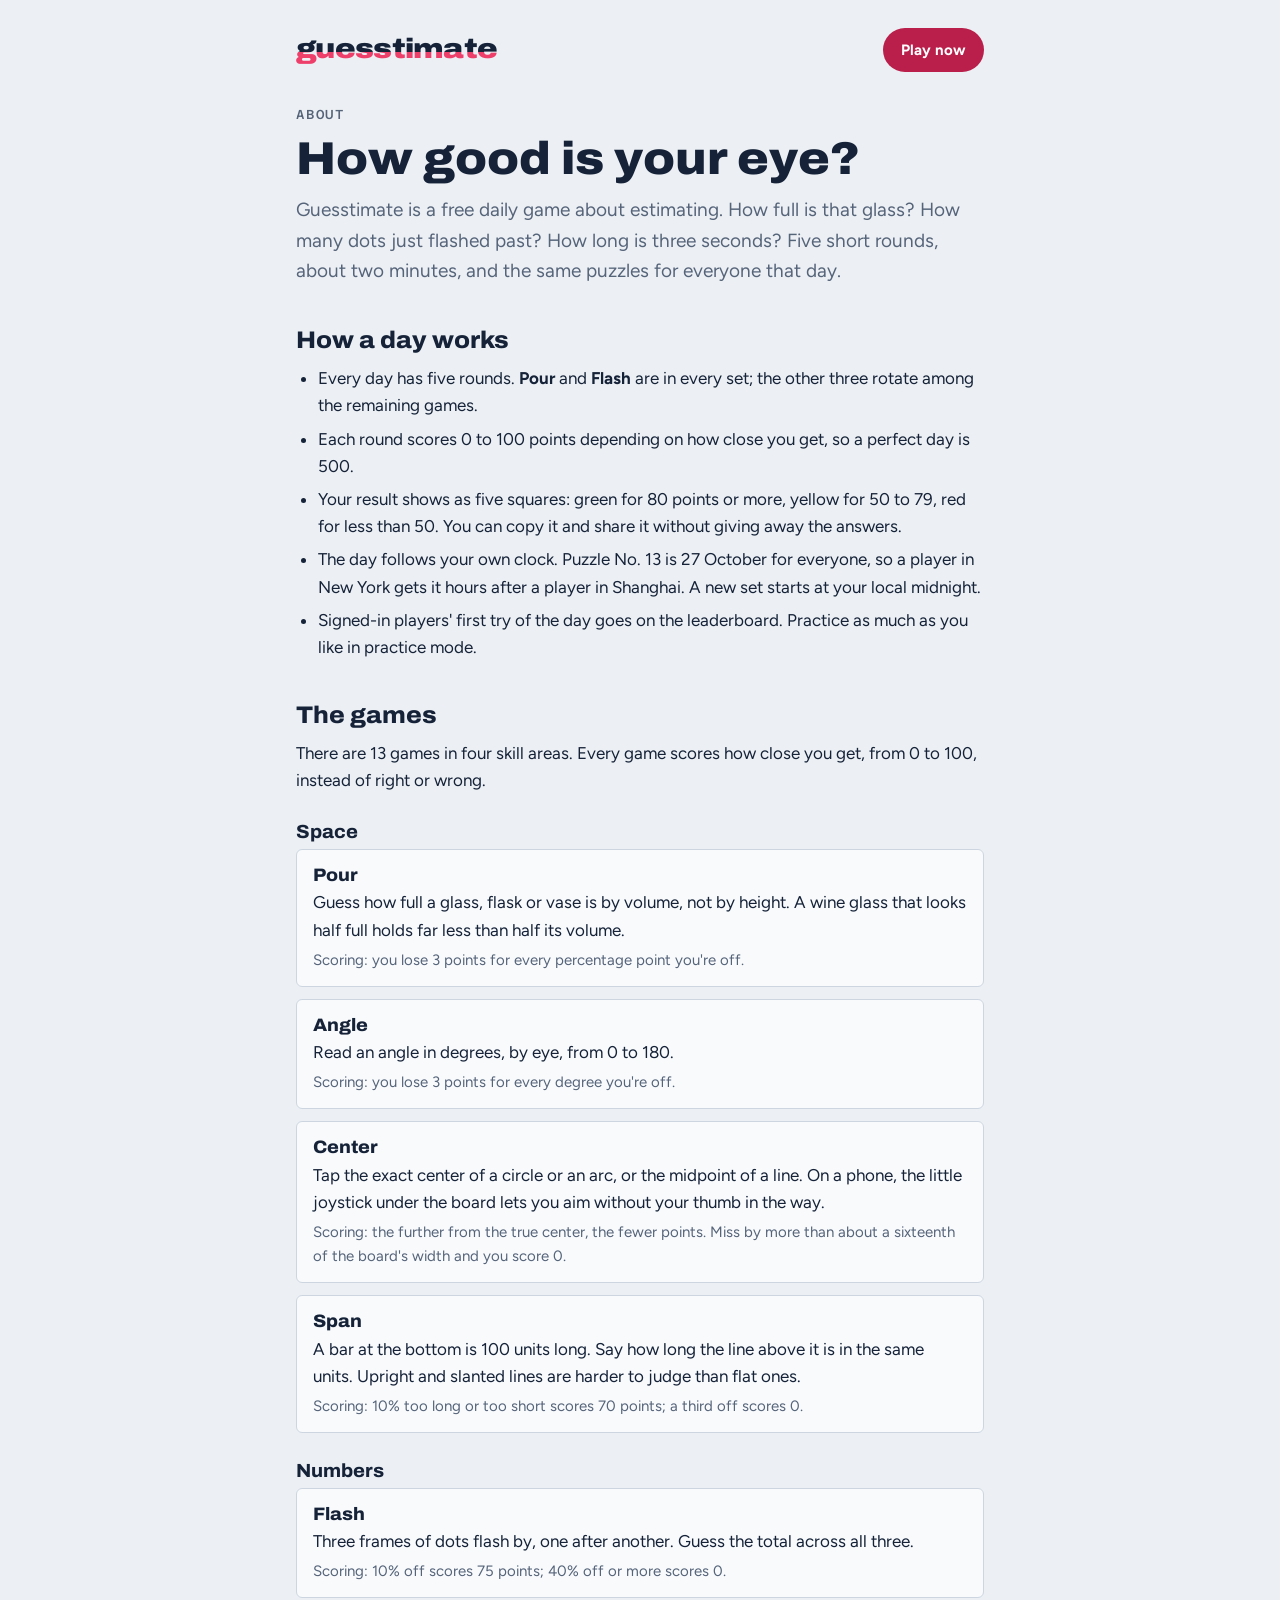
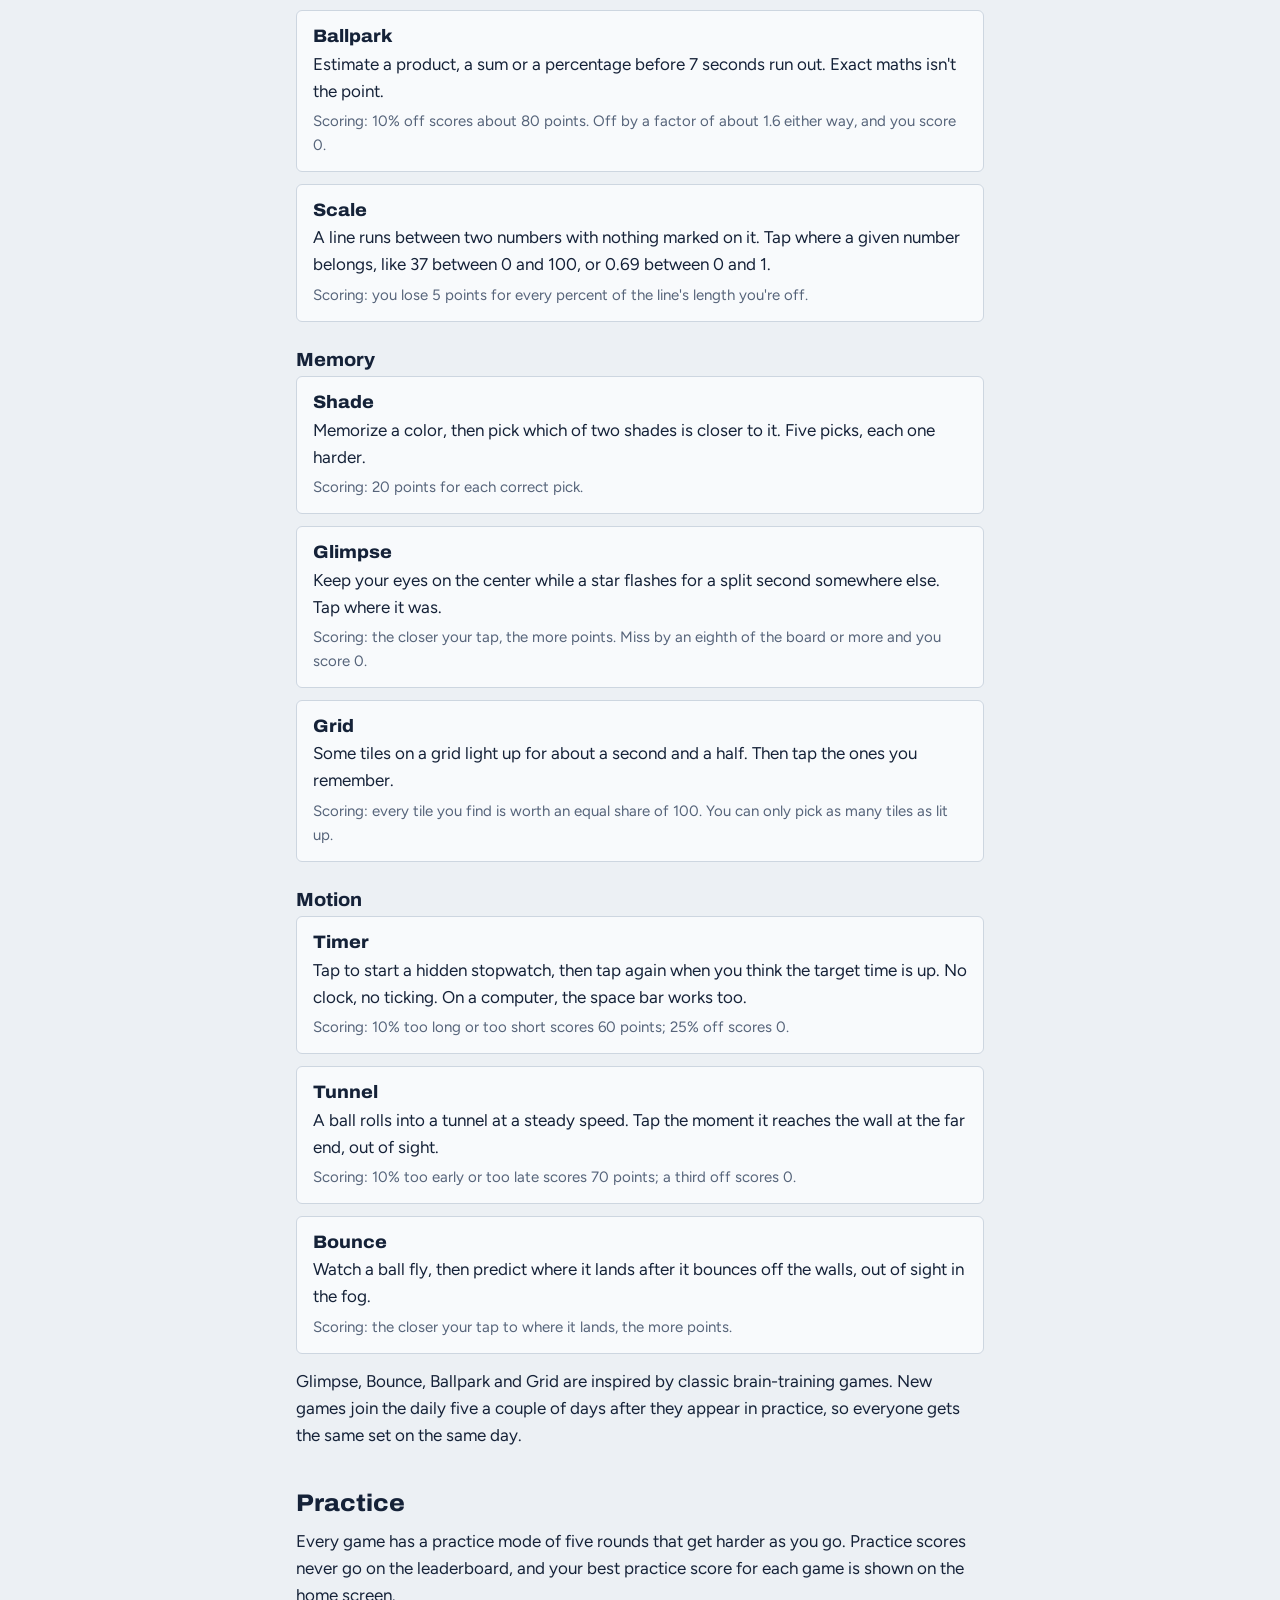
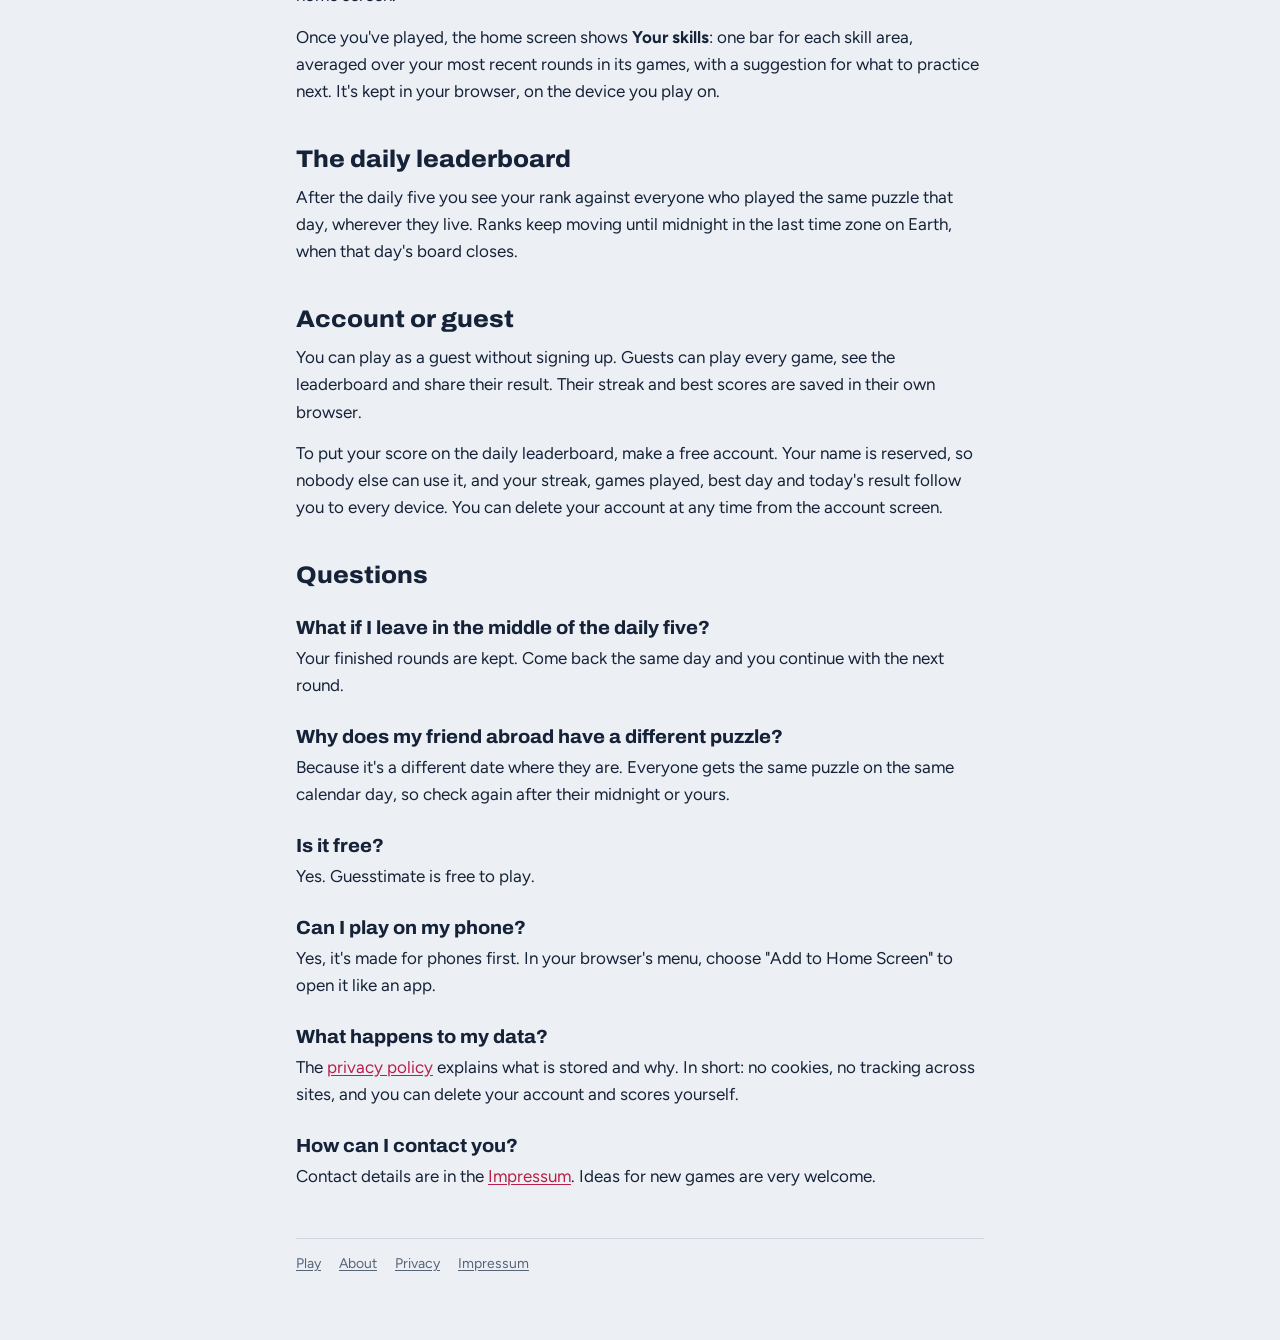
==== commit d4c684b5: "Four new games, skill areas, progress and resumable daily runs New games: Grid (memory for a tile pa" ====
--- a/about.html
+++ b/about.html
@@ -6,6 +6,17 @@
 <title>About Guesstimate · How to play the daily estimation game</title>
 <meta name="description" content="How Guesstimate works: five quick estimation games every day, how each game is scored, the daily leaderboard, accounts and guest play.">
 <link rel="canonical" href="https://playguesstimate.com/about">
+<meta property="og:site_name" content="Guesstimate">
+<meta property="og:title" content="How to play Guesstimate">
+<meta property="og:description" content="Thirteen quick estimation games, five new rounds every day, and how each one is scored. Free, in your browser.">
+<meta property="og:type" content="website">
+<meta property="og:url" content="https://playguesstimate.com/about">
+<meta property="og:image" content="https://playguesstimate.com/og-image.png">
+<meta property="og:image:width" content="1200">
+<meta property="og:image:height" content="630">
+<meta property="og:image:alt" content="Guesstimate: How good is your eye? A glass with a 38% guess.">
+<meta name="twitter:card" content="summary_large_image">
+<meta name="twitter:image" content="https://playguesstimate.com/og-image.png">
 <link rel="icon" href="/favicon.ico" sizes="48x48">
 <link rel="icon" href="favicon.svg" type="image/svg+xml">
 <link rel="apple-touch-icon" href="apple-touch-icon.png">
@@ -33,21 +44,37 @@
   </ul>
 
   <h2>The games</h2>
+  <p>There are 13 games in four skill areas. Every game scores how close you get, from 0 to 100, instead of right or wrong.</p>
+  <h3>Space</h3>
   <ul class="games">
     <li><b>Pour</b>Guess how full a glass, flask or vase is by volume, not by height. A wine glass that looks half full holds far less than half its volume.<span>Scoring: you lose 3 points for every percentage point you're off.</span></li>
-    <li><b>Flash</b>Three frames of dots flash by, one after another. Guess the total across all three.<span>Scoring: 10% off scores 75 points; 40% off or more scores 0.</span></li>
     <li><b>Angle</b>Read an angle in degrees, by eye, from 0 to 180.<span>Scoring: you lose 3 points for every degree you're off.</span></li>
     <li><b>Center</b>Tap the exact center of a circle or an arc, or the midpoint of a line. On a phone, the little joystick under the board lets you aim without your thumb in the way.<span>Scoring: the further from the true center, the fewer points. Miss by more than about a sixteenth of the board's width and you score 0.</span></li>
-    <li><b>Timer</b>Tap to start a hidden stopwatch, then tap again when you think the target time is up. No clock, no ticking. On a computer, the space bar works too.<span>Scoring: 10% too long or too short scores 60 points; 25% off scores 0.</span></li>
+    <li><b>Span</b>A bar at the bottom is 100 units long. Say how long the line above it is in the same units. Upright and slanted lines are harder to judge than flat ones.<span>Scoring: 10% too long or too short scores 70 points; a third off scores 0.</span></li>
+  </ul>
+  <h3>Numbers</h3>
+  <ul class="games">
+    <li><b>Flash</b>Three frames of dots flash by, one after another. Guess the total across all three.<span>Scoring: 10% off scores 75 points; 40% off or more scores 0.</span></li>
+    <li><b>Ballpark</b>Estimate a product, a sum or a percentage before 7 seconds run out. Exact maths isn't the point.<span>Scoring: 10% off scores about 80 points. Off by a factor of about 1.6 either way, and you score 0.</span></li>
+    <li><b>Scale</b>A line runs between two numbers with nothing marked on it. Tap where a given number belongs, like 37 between 0 and 100, or 0.69 between 0 and 1.<span>Scoring: you lose 5 points for every percent of the line's length you're off.</span></li>
+  </ul>
+  <h3>Memory</h3>
+  <ul class="games">
     <li><b>Shade</b>Memorize a color, then pick which of two shades is closer to it. Five picks, each one harder.<span>Scoring: 20 points for each correct pick.</span></li>
     <li><b>Glimpse</b>Keep your eyes on the center while a star flashes for a split second somewhere else. Tap where it was.<span>Scoring: the closer your tap, the more points. Miss by an eighth of the board or more and you score 0.</span></li>
+    <li><b>Grid</b>Some tiles on a grid light up for about a second and a half. Then tap the ones you remember.<span>Scoring: every tile you find is worth an equal share of 100. You can only pick as many tiles as lit up.</span></li>
+  </ul>
+  <h3>Motion</h3>
+  <ul class="games">
+    <li><b>Timer</b>Tap to start a hidden stopwatch, then tap again when you think the target time is up. No clock, no ticking. On a computer, the space bar works too.<span>Scoring: 10% too long or too short scores 60 points; 25% off scores 0.</span></li>
+    <li><b>Tunnel</b>A ball rolls into a tunnel at a steady speed. Tap the moment it reaches the wall at the far end, out of sight.<span>Scoring: 10% too early or too late scores 70 points; a third off scores 0.</span></li>
     <li><b>Bounce</b>Watch a ball fly, then predict where it lands after it bounces off the walls, out of sight in the fog.<span>Scoring: the closer your tap to where it lands, the more points.</span></li>
-    <li><b>Ballpark</b>Estimate a product, a sum or a percentage before 7 seconds run out. Exact maths isn't the point.<span>Scoring: 10% off scores about 80 points. Off by a factor of about 1.6 either way, and you score 0.</span></li>
   </ul>
-  <p>Glimpse, Bounce and Ballpark are inspired by classic brain-training games, but like every Guesstimate game they reward how close you get instead of right or wrong.</p>
+  <p>Glimpse, Bounce, Ballpark and Grid are inspired by classic brain-training games. New games join the daily five a couple of days after they appear in practice, so everyone gets the same set on the same day.</p>
 
   <h2>Practice</h2>
   <p>Every game has a practice mode of five rounds that get harder as you go. Practice scores never go on the leaderboard, and your best practice score for each game is shown on the home screen.</p>
+  <p>Once you've played, the home screen shows <b>Your skills</b>: one bar for each skill area, averaged over your most recent rounds in its games, with a suggestion for what to practice next. It's kept in your browser, on the device you play on.</p>
 
   <h2>The daily leaderboard</h2>
   <p>After the daily five you see your rank against everyone who played the same puzzle that day, wherever they live. Ranks keep moving until midnight in the last time zone on Earth, when that day's board closes.</p>
@@ -57,6 +84,8 @@
   <p>To put your score on the daily leaderboard, make a free account. Your name is reserved, so nobody else can use it, and your streak, games played, best day and today's result follow you to every device. You can delete your account at any time from the account screen.</p>
 
   <h2>Questions</h2>
+  <h3>What if I leave in the middle of the daily five?</h3>
+  <p>Your finished rounds are kept. Come back the same day and you continue with the next round.</p>
   <h3>Why does my friend abroad have a different puzzle?</h3>
   <p>Because it's a different date where they are. Everyone gets the same puzzle on the same calendar day, so check again after their midnight or yours.</p>
   <h3>Is it free?</h3>
